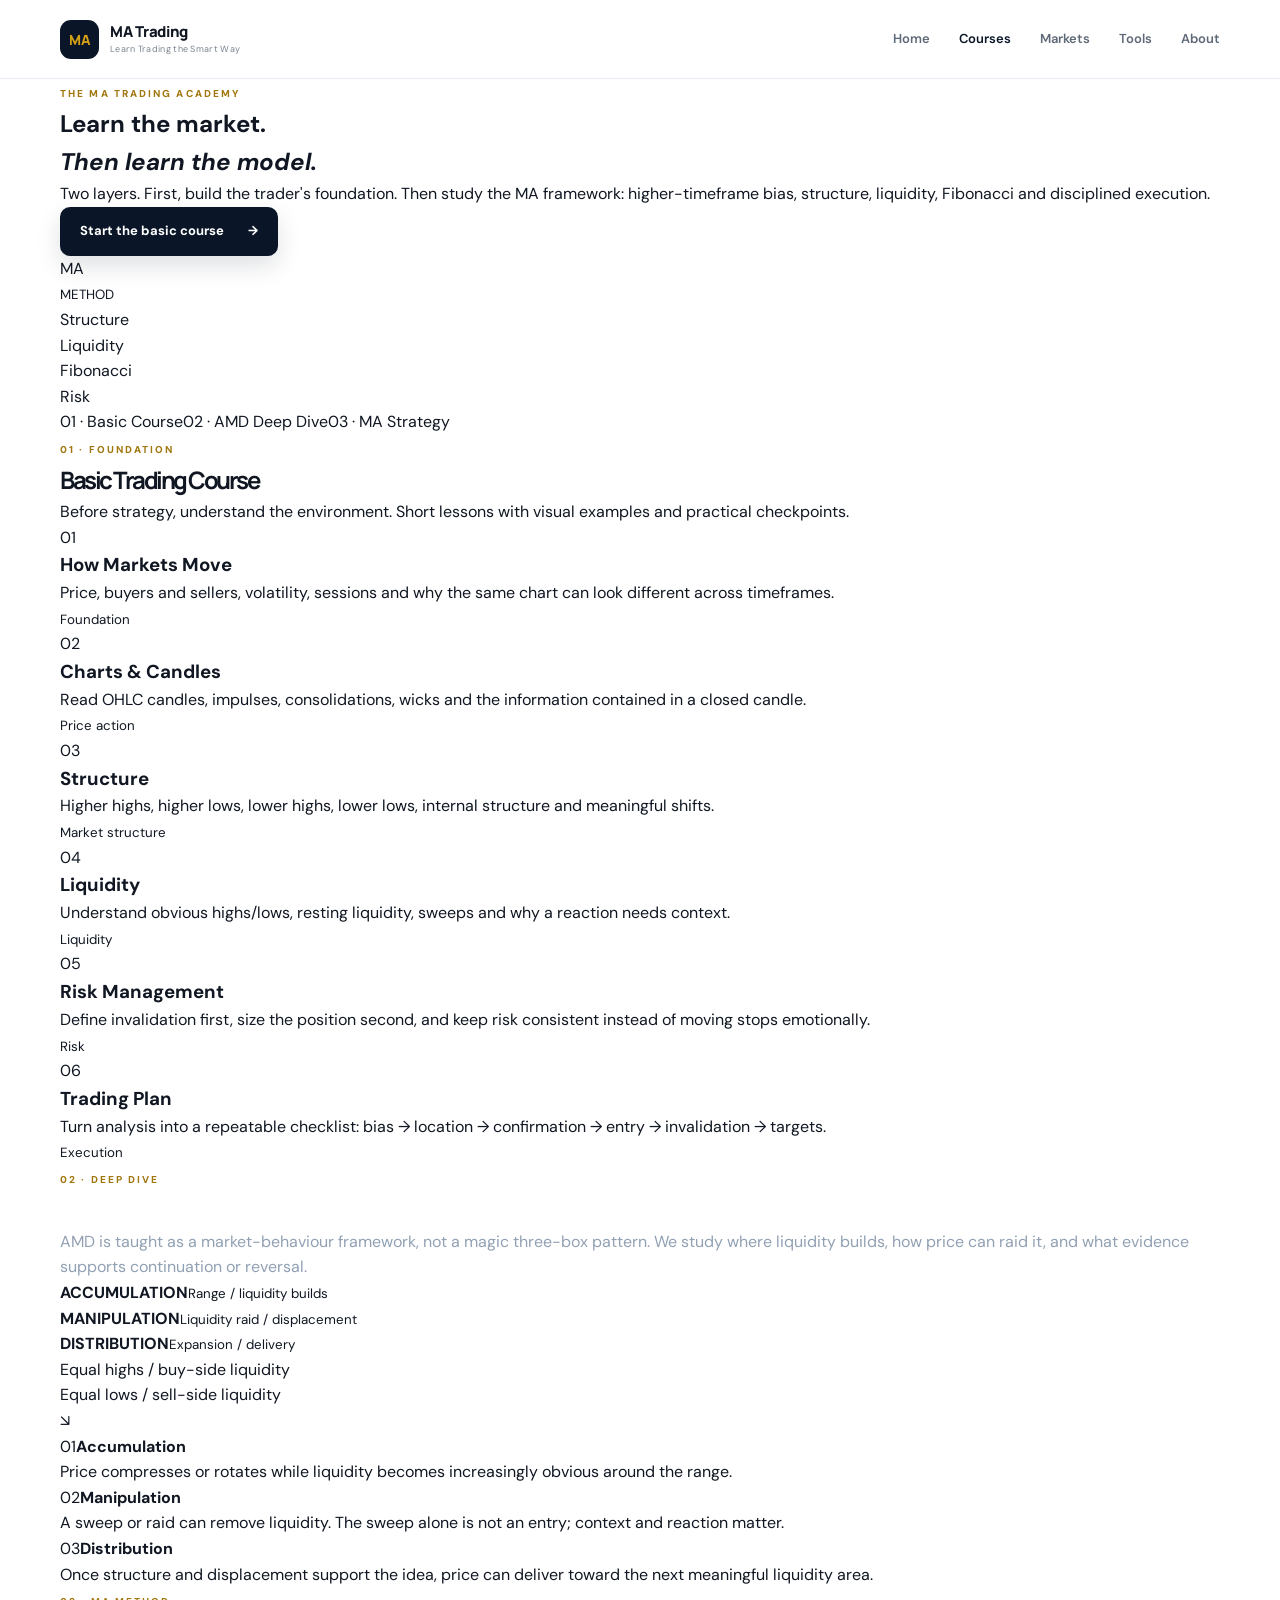
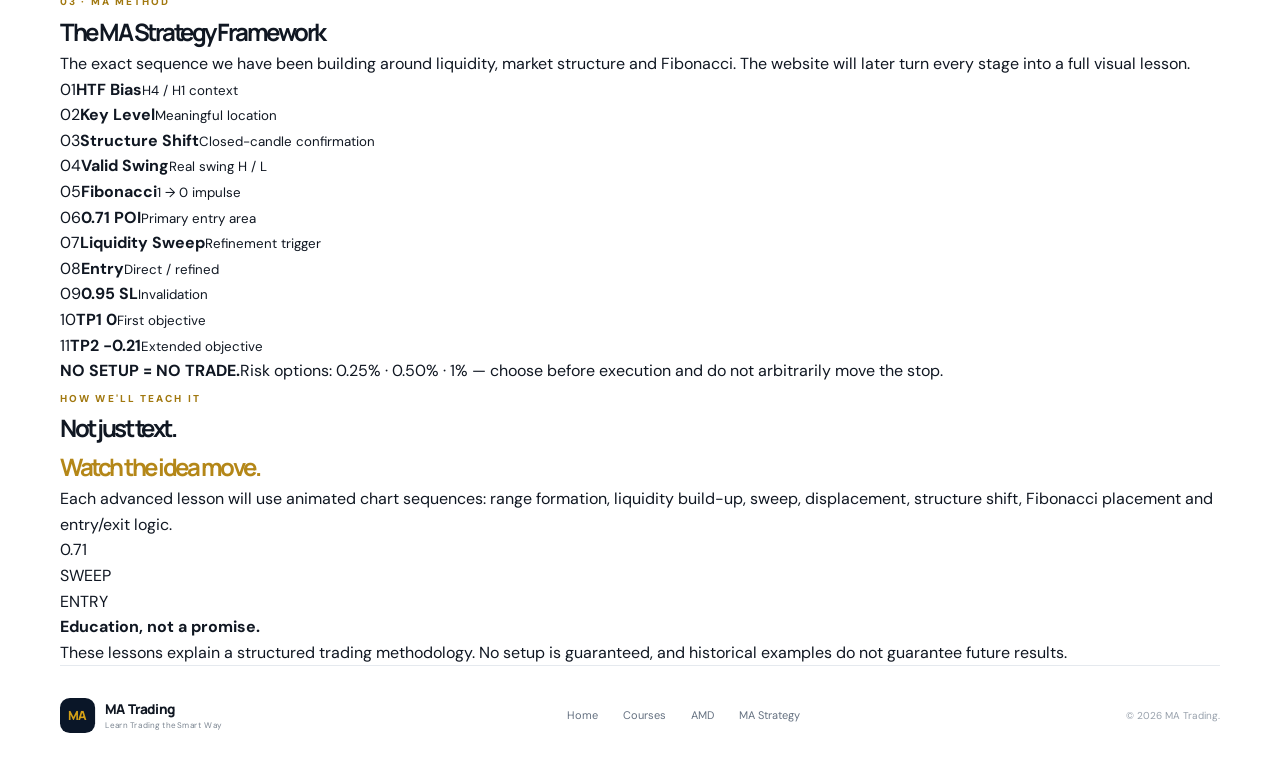
==== courses.html @ f6c60724 "Add MA Trading courses and strategy curriculum" ====
<!doctype html>
<html lang="en">
<head>
  <meta charset="UTF-8"><meta name="viewport" content="width=device-width,initial-scale=1.0">
  <meta name="description" content="MA Trading courses — trading foundations, AMD, market structure, liquidity and the MA strategy framework.">
  <title>Courses — MA Trading</title>
  <link rel="preconnect" href="https://fonts.googleapis.com"><link rel="preconnect" href="https://fonts.gstatic.com" crossorigin>
  <link href="https://fonts.googleapis.com/css2?family=DM+Sans:wght@400;500;600;700&family=Manrope:wght@600;700;800&display=swap" rel="stylesheet">
  <link rel="stylesheet" href="style.css"><link rel="stylesheet" href="courses.css">
</head>
<body>
<header class="site-header"><div class="container nav-wrap"><a class="brand" href="index.html"><span class="brand-mark">MA</span><span><strong>MA Trading</strong><small>Learn Trading the Smart Way</small></span></a><button class="menu-btn" id="menuBtn" aria-label="Open navigation"><span></span><span></span></button><nav class="nav" id="nav"><a href="index.html">Home</a><a class="active" href="courses.html">Courses</a><a href="index.html#markets">Markets</a><a href="index.html#tools">Tools</a><a href="index.html#about">About</a></nav></div></header>
<main>
<section class="course-hero"><div class="container course-hero-grid"><div><span class="kicker">THE MA TRADING ACADEMY</span><h1>Learn the market.<br><em>Then learn the model.</em></h1><p>Two layers. First, build the trader's foundation. Then study the MA framework: higher-timeframe bias, structure, liquidity, Fibonacci and disciplined execution.</p><a class="btn btn-primary" href="#basic">Start the basic course <span>→</span></a></div><div class="course-orbit"><div class="orbit orbit-1"></div><div class="orbit orbit-2"></div><div class="orbit-core">MA<br><small>METHOD</small></div><div class="orbit-label l1">Structure</div><div class="orbit-label l2">Liquidity</div><div class="orbit-label l3">Fibonacci</div><div class="orbit-label l4">Risk</div></div></div></section>
<section class="course-nav"><div class="container"><a class="course-tab active" href="#basic">01 · Basic Course</a><a class="course-tab" href="#amd">02 · AMD Deep Dive</a><a class="course-tab" href="#strategy">03 · MA Strategy</a></div></section>
<section class="course-section" id="basic"><div class="container"><div class="course-heading"><span class="kicker">01 · FOUNDATION</span><h2>Basic Trading Course</h2><p>Before strategy, understand the environment. Short lessons with visual examples and practical checkpoints.</p></div><div class="lesson-grid"><article class="lesson"><span>01</span><h3>How Markets Move</h3><p>Price, buyers and sellers, volatility, sessions and why the same chart can look different across timeframes.</p><div class="lesson-bar"><i style="width:35%"></i></div><small>Foundation</small></article><article class="lesson"><span>02</span><h3>Charts & Candles</h3><p>Read OHLC candles, impulses, consolidations, wicks and the information contained in a closed candle.</p><div class="lesson-bar"><i style="width:50%"></i></div><small>Price action</small></article><article class="lesson"><span>03</span><h3>Structure</h3><p>Higher highs, higher lows, lower highs, lower lows, internal structure and meaningful shifts.</p><div class="lesson-bar"><i style="width:65%"></i></div><small>Market structure</small></article><article class="lesson"><span>04</span><h3>Liquidity</h3><p>Understand obvious highs/lows, resting liquidity, sweeps and why a reaction needs context.</p><div class="lesson-bar"><i style="width:78%"></i></div><small>Liquidity</small></article><article class="lesson"><span>05</span><h3>Risk Management</h3><p>Define invalidation first, size the position second, and keep risk consistent instead of moving stops emotionally.</p><div class="lesson-bar"><i style="width:88%"></i></div><small>Risk</small></article><article class="lesson"><span>06</span><h3>Trading Plan</h3><p>Turn analysis into a repeatable checklist: bias → location → confirmation → entry → invalidation → targets.</p><div class="lesson-bar"><i style="width:100%"></i></div><small>Execution</small></article></div></div></section>
<section class="amd-section" id="amd"><div class="container"><div class="course-heading light"><span class="kicker">02 · DEEP DIVE</span><h2>AMD — Accumulation · Manipulation · Distribution</h2><p>AMD is taught as a market-behaviour framework, not a magic three-box pattern. We study where liquidity builds, how price can raid it, and what evidence supports continuation or reversal.</p></div><div class="amd-stage"><div class="amd-chart"><div class="phase phase-a"><b>ACCUMULATION</b><small>Range / liquidity builds</small></div><div class="phase phase-m"><b>MANIPULATION</b><small>Liquidity raid / displacement</small></div><div class="phase phase-d"><b>DISTRIBUTION</b><small>Expansion / delivery</small></div><div class="amd-line"><span></span></div><div class="liquidity top"><i></i><i></i><i></i><label>Equal highs / buy-side liquidity</label></div><div class="liquidity bottom"><i></i><i></i><i></i><label>Equal lows / sell-side liquidity</label></div><div class="sweep-arrow">↘</div></div></div><div class="amd-explain"><div><span>01</span><b>Accumulation</b><p>Price compresses or rotates while liquidity becomes increasingly obvious around the range.</p></div><div><span>02</span><b>Manipulation</b><p>A sweep or raid can remove liquidity. The sweep alone is not an entry; context and reaction matter.</p></div><div><span>03</span><b>Distribution</b><p>Once structure and displacement support the idea, price can deliver toward the next meaningful liquidity area.</p></div></div></div></section>
<section class="strategy-section" id="strategy"><div class="container"><div class="course-heading"><span class="kicker">03 · MA METHOD</span><h2>The MA Strategy Framework</h2><p>The exact sequence we have been building around liquidity, market structure and Fibonacci. The website will later turn every stage into a full visual lesson.</p></div><div class="strategy-flow"><div class="flow-line"></div><article><span>01</span><b>HTF Bias</b><small>H4 / H1 context</small></article><article><span>02</span><b>Key Level</b><small>Meaningful location</small></article><article><span>03</span><b>Structure Shift</b><small>Closed-candle confirmation</small></article><article><span>04</span><b>Valid Swing</b><small>Real swing H / L</small></article><article class="gold"><span>05</span><b>Fibonacci</b><small>1 → 0 impulse</small></article><article class="gold"><span>06</span><b>0.71 POI</b><small>Primary entry area</small></article><article><span>07</span><b>Liquidity Sweep</b><small>Refinement trigger</small></article><article><span>08</span><b>Entry</b><small>Direct / refined</small></article><article><span>09</span><b>0.95 SL</b><small>Invalidation</small></article><article class="target"><span>10</span><b>TP1 0</b><small>First objective</small></article><article class="target"><span>11</span><b>TP2 −0.21</b><small>Extended objective</small></article></div><div class="strategy-rule"><strong>NO SETUP = NO TRADE.</strong><span>Risk options: 0.25% · 0.50% · 1% — choose before execution and do not arbitrarily move the stop.</span></div></div></section>
<section class="visual-lessons"><div class="container visual-grid"><div><span class="kicker">HOW WE'LL TEACH IT</span><h2>Not just text.<br><em>Watch the idea move.</em></h2><p>Each advanced lesson will use animated chart sequences: range formation, liquidity build-up, sweep, displacement, structure shift, Fibonacci placement and entry/exit logic.</p></div><div class="mini-sequence"><div class="seq-candle c1"></div><div class="seq-candle c2"></div><div class="seq-candle c3"></div><div class="seq-candle c4"></div><div class="seq-candle c5"></div><div class="seq-candle c6"></div><div class="seq-candle c7"></div><div class="seq-fib">0.71</div><div class="seq-sweep">SWEEP</div><div class="seq-entry">ENTRY</div></div></div></section>
<section class="disclaimer"><div class="container"><b>Education, not a promise.</b><p>These lessons explain a structured trading methodology. No setup is guaranteed, and historical examples do not guarantee future results.</p></div></section>
</main>
<footer><div class="container footer-wrap"><div class="brand footer-brand"><span class="brand-mark">MA</span><span><strong>MA Trading</strong><small>Learn Trading the Smart Way</small></span></div><div class="footer-links"><a href="index.html">Home</a><a href="#basic">Courses</a><a href="#amd">AMD</a><a href="#strategy">MA Strategy</a></div><small>© <span id="year"></span> MA Trading.</small></div></footer>
<script src="script.js"></script>
</body></html>
---- style.css ----
*{box-sizing:border-box;margin:0;padding:0}html{scroll-behavior:smooth}body{font-family:'DM Sans',sans-serif;background:#fff;color:#101722;line-height:1.6}a{text-decoration:none;color:inherit}.container{width:min(1160px,calc(100% - 40px));margin:auto}.site-header{position:sticky;top:0;z-index:20;background:rgba(255,255,255,.9);backdrop-filter:blur(18px);border-bottom:1px solid #e8edf3}.nav-wrap{height:78px;display:flex;align-items:center;justify-content:space-between}.brand{display:flex;align-items:center;gap:11px}.brand-mark{width:39px;height:39px;border-radius:11px;background:#0a1628;color:#d4a017;display:grid;place-items:center;font:800 14px Manrope;letter-spacing:-.5px}.brand strong{display:block;font:800 15px Manrope;letter-spacing:-.3px}.brand small{display:block;font-size:9px;color:#7a8490;letter-spacing:.3px}.nav{display:flex;align-items:center;gap:29px;font-size:13px;font-weight:600;color:#5e6977}.nav a:hover,.nav .active{color:#0a1628}.nav-cta{background:#0a1628;color:#fff!important;padding:11px 17px;border-radius:9px}.menu-btn{display:none;background:none;border:0}.hero{background:#f7f9fc;overflow:hidden}.hero-grid{min-height:650px;display:grid;grid-template-columns:1fr 1fr;align-items:center;gap:70px;padding:78px 0}.eyebrow,.kicker{font-size:10px;letter-spacing:2.1px;font-weight:800;color:#a1780f}.eyebrow{display:flex;align-items:center;gap:9px}.eyebrow span{width:22px;height:1px;background:#d4a017}.hero h1,h2{font-family:Manrope,sans-serif;letter-spacing:-2.5px}.hero h1{font-size:clamp(48px,6vw,74px);line-height:1.02;margin:20px 0}.hero h1 em,h2 em{font-style:normal;color:#b48718}.hero-text{max-width:520px;color:#647080;font-size:17px}.hero-actions{display:flex;gap:12px;margin:31px 0 20px}.btn{display:inline-flex;align-items:center;justify-content:center;gap:24px;padding:14px 20px;border-radius:10px;font-size:13px;font-weight:700;transition:.2s transform,.2s box-shadow}.btn:hover{transform:translateY(-2px)}.btn-primary{background:#0a1628;color:white;box-shadow:0 10px 25px rgba(10,22,40,.13)}.btn-ghost{border:1px solid #d9e0e8;color:#233044}.hero-note{font-size:11px;color:#8993a0}.dot{display:inline-block;width:6px;height:6px;background:#d4a017;border-radius:50%;margin-right:7px}.hero-visual{position:relative}.chart-card{background:#0b1727;color:#fff;border-radius:20px;padding:26px;box-shadow:0 28px 70px rgba(10,22,40,.18);border:1px solid #17253a}.chart-top{display:flex;justify-content:space-between;align-items:center}.chart-top small{display:block;color:#8997a9;font-size:10px}.chart-top strong{font-size:13px}.gain{font-size:11px;color:#72d19a;background:rgba(114,209,154,.09);padding:7px 9px;border-radius:7px}.price{font:700 31px Manrope;margin:22px 0 10px}.price span{font:500 10px 'DM Sans';color:#77869a}.chart{width:100%;height:230px;overflow:visible}.grid path{stroke:#223248;stroke-width:1}.line{fill:none;stroke:#d4a017;stroke-width:4;stroke-linecap:round;stroke-linejoin:round}.area{fill:url(#area)}.chart-footer{display:flex;gap:20px;color:#66768c;font-size:10px}.chart-footer .selected{color:#d4a017}.push{margin-left:auto;color:#cbd3de}.floating-card{position:absolute;left:-28px;bottom:-28px;background:#fff;border:1px solid #e5eaf0;border-radius:13px;padding:13px 15px;display:flex;gap:10px;box-shadow:0 15px 35px rgba(12,28,48,.12)}.mini-icon{width:28px;height:28px;border-radius:8px;background:#e9f7ef;color:#31a76a;display:grid;place-items:center}.floating-card b,.floating-card small{display:block;font-size:11px}.floating-card small{color:#8b95a1}.ticker{background:#0a1628;color:#fff}.ticker-inner{width:min(1160px,calc(100% - 40px));margin:auto;height:58px;display:flex;align-items:center;justify-content:space-between;font-size:10px;letter-spacing:1.6px}.ticker span{color:#d4a017}.ticker i{color:#3b4a5e;font-style:normal}.section{padding:105px 0}.section-heading{display:grid;grid-template-columns:1fr .7fr;gap:60px;align-items:end;margin-bottom:45px}.section-heading h2,.tools h2,.contact h2{font-size:43px;line-height:1.08;margin-top:12px}.section-heading p{color:#707b89;font-size:14px}.feature-grid{display:grid;grid-template-columns:repeat(3,1fr);gap:18px}.feature{border:1px solid #e6ebf0;border-radius:17px;padding:29px;min-height:300px;position:relative;transition:.25s}.feature:hover{transform:translateY(-5px);box-shadow:0 18px 40px rgba(18,31,48,.07)}.feature.featured{background:#0a1628;color:#fff;border-color:#0a1628}.number{position:absolute;right:24px;top:25px;font-size:10px;color:#9ba5b2}.icon{font-size:26px;margin:15px 0 27px;color:#b48718}.feature h3{font:700 20px Manrope;margin-bottom:10px}.feature p{font-size:13px;color:#7a8490}.featured p{color:#aeb9c7}.feature a{display:inline-block;margin-top:25px;font-size:11px;font-weight:800;color:#b48718}.market-section{background:#0a1628;color:#fff;padding:100px 0}.light h2{color:#fff}.light p{color:#91a0b3}.market-grid{display:grid;grid-template-columns:repeat(3,1fr);gap:17px}.market-card{background:#101f33;border:1px solid #203047;border-radius:15px;padding:23px;min-height:205px;position:relative;overflow:hidden}.market-symbol{display:inline-grid;place-items:center;width:36px;height:36px;border-radius:9px;background:#1a2b42;color:#d4a017;font-size:11px;font-weight:800}.market-card h3{font:700 20px Manrope;margin:14px 0 0}.market-card small{color:#78899e;font-size:10px}.market-card>strong{position:absolute;right:22px;top:25px;font-size:9px;color:#77889d;text-transform:uppercase;letter-spacing:1px}.spark{position:absolute;left:23px;right:23px;bottom:22px;height:43px;opacity:.7}.spark:before{content:'';display:block;width:100%;height:100%;background:linear-gradient(160deg,transparent 45%,#d4a017 46%,#d4a017 49%,transparent 50%);clip-path:polygon(0 72%,12% 55%,23% 64%,35% 34%,46% 50%,58% 25%,69% 40%,82% 12%,100% 20%,100% 100%,0 100%)}.tools{background:#f7f9fc}.tools-wrap{display:grid;grid-template-columns:.9fr 1.1fr;gap:90px;align-items:center}.tools p{color:#707b89;max-width:510px;margin:20px 0 28px;font-size:14px}.tool-list{border-top:1px solid #dfe5eb}.tool-list>div{display:grid;grid-template-columns:40px 1fr;column-gap:12px;padding:19px 0;border-bottom:1px solid #dfe5eb}.tool-list span{grid-row:span 2;color:#b48718;font-size:10px}.tool-list b{font:700 15px Manrope}.tool-list small{font-size:11px;color:#7f8995}.about-section{padding:100px 0}.about-wrap{display:grid;grid-template-columns:150px 1fr;gap:65px;align-items:center;max-width:900px}.about-badge{width:130px;height:130px;border-radius:28px;background:#0a1628;color:#d4a017;display:grid;place-items:center;text-align:center;font:800 30px Manrope;line-height:.8}.about-badge small{font:800 7px 'DM Sans';letter-spacing:2px}.about-wrap h2{font-size:43px;margin:10px 0}.about-wrap p{max-width:680px;color:#707b89;font-size:14px}.contact{padding:0 0 90px}.contact-box{background:#d4a017;border-radius:20px;padding:55px 60px;display:flex;align-items:center;justify-content:space-between;gap:40px}.contact h2{font-size:38px;color:#0a1628}.contact p{font-size:13px;color:#4d3d12;margin-top:8px}.btn-light{background:#0a1628;color:#fff}.footer-wrap{min-height:100px;border-top:1px solid #e5e9ee;display:flex;align-items:center;justify-content:space-between;gap:30px}.footer-links{display:flex;gap:25px;font-size:11px;color:#657181}.footer-wrap>small{font-size:10px;color:#98a1ac}.footer-brand{transform:scale(.9);transform-origin:left center}
@media(max-width:850px){.nav{display:none;position:absolute;left:20px;right:20px;top:70px;background:#fff;border:1px solid #e5eaf0;border-radius:13px;padding:10px;box-shadow:0 20px 40px rgba(0,0,0,.1);flex-direction:column;align-items:stretch;gap:2px}.nav.open{display:flex}.nav a{padding:12px}.menu-btn{display:grid;gap:5px}.menu-btn span{display:block;width:23px;height:2px;background:#0a1628}.hero-grid,.tools-wrap{grid-template-columns:1fr;gap:45px}.hero-grid{padding:65px 0}.hero-visual{max-width:650px;width:100%;margin:auto}.section-heading{grid-template-columns:1fr;gap:15px}.feature-grid,.market-grid{grid-template-columns:1fr}.feature{min-height:250px}.about-wrap{grid-template-columns:1fr;gap:30px}.contact-box{align-items:flex-start;flex-direction:column;padding:40px}.footer-wrap{padding:25px 0;flex-wrap:wrap}.footer-links{order:3;width:100%;justify-content:space-between}.ticker-inner{overflow:hidden;gap:22px;justify-content:flex-start;white-space:nowrap}.ticker-inner b:nth-of-type(n+4),.ticker-inner i:nth-of-type(n+5){display:none}}
@media(max-width:520px){.container,.ticker-inner{width:min(100% - 28px,1160px)}.nav-wrap{height:70px}.hero h1{font-size:45px}.hero-text{font-size:15px}.hero-actions{flex-direction:column;align-items:stretch}.chart-card{padding:19px}.chart{height:170px}.floating-card{left:8px}.section,.market-section{padding:75px 0}.section-heading h2,.tools h2,.about-wrap h2{font-size:34px}.contact h2{font-size:31px}.contact-box{padding:32px 25px}}
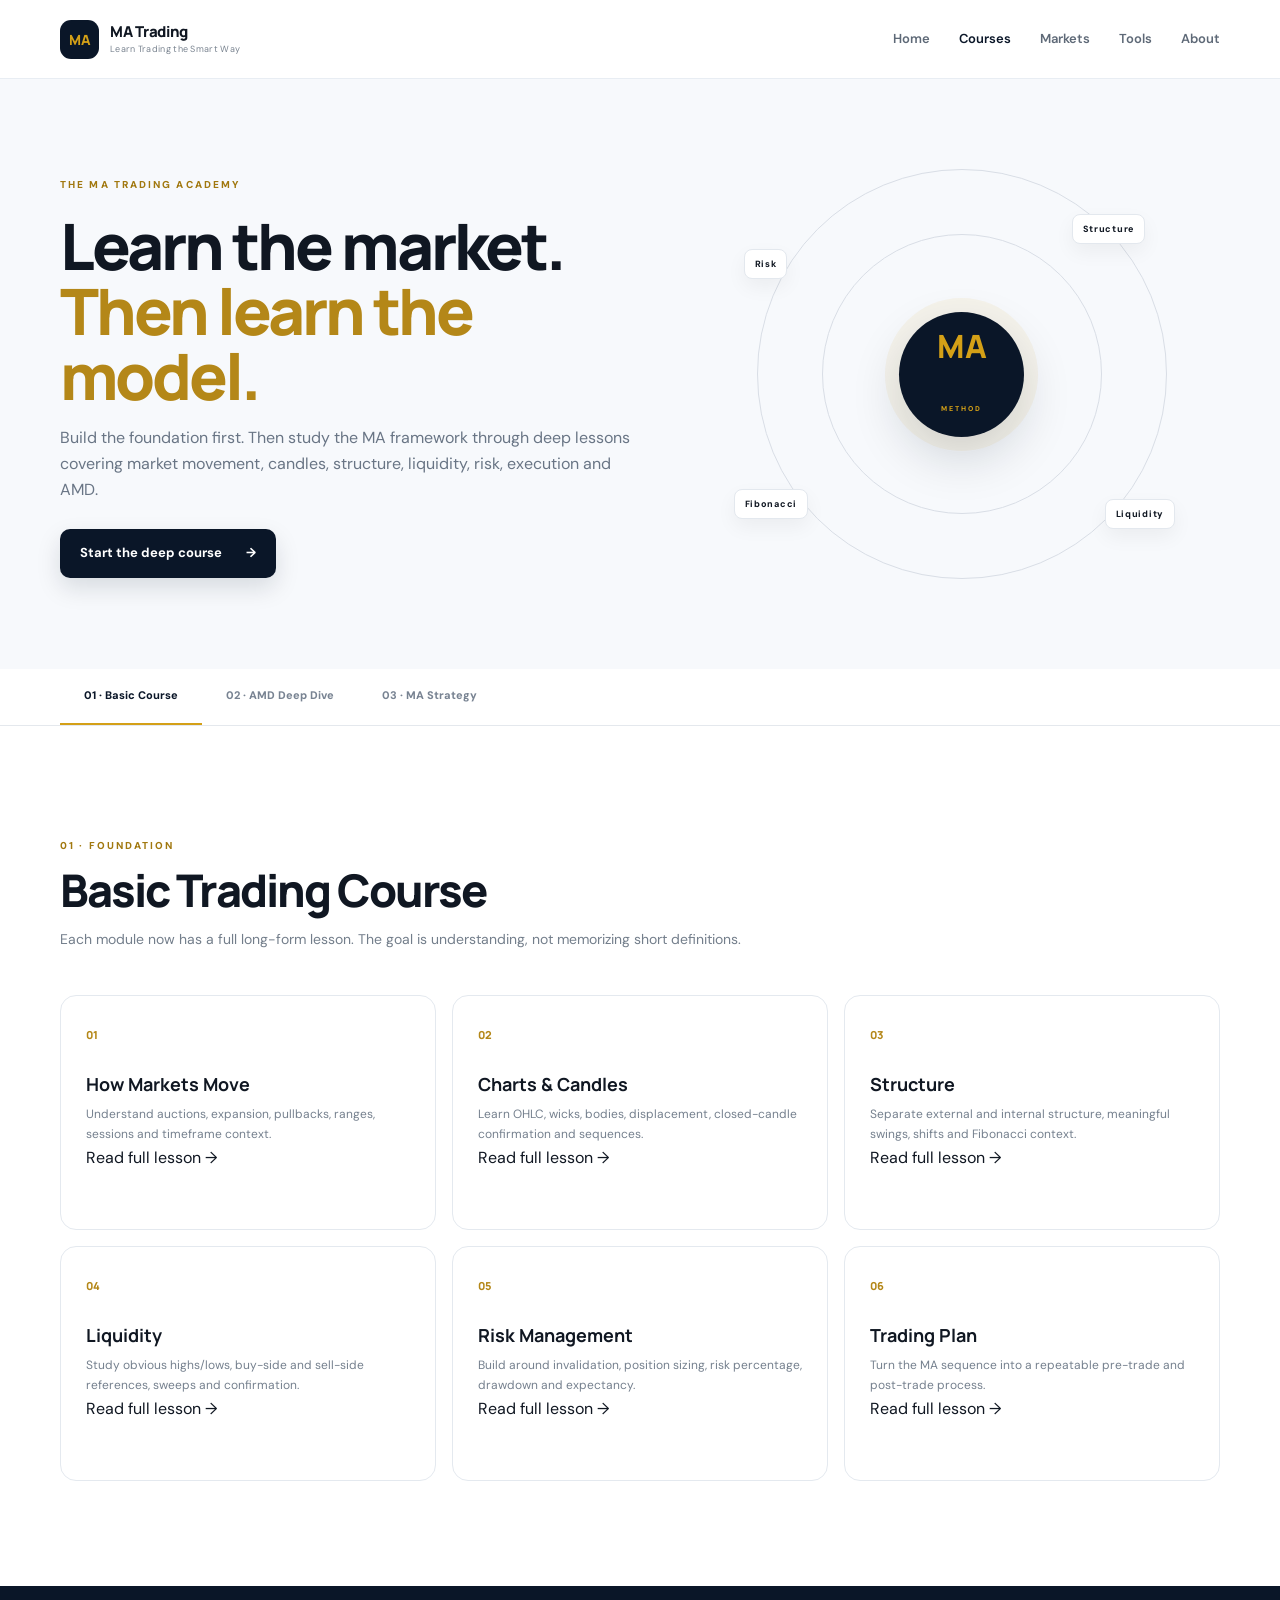
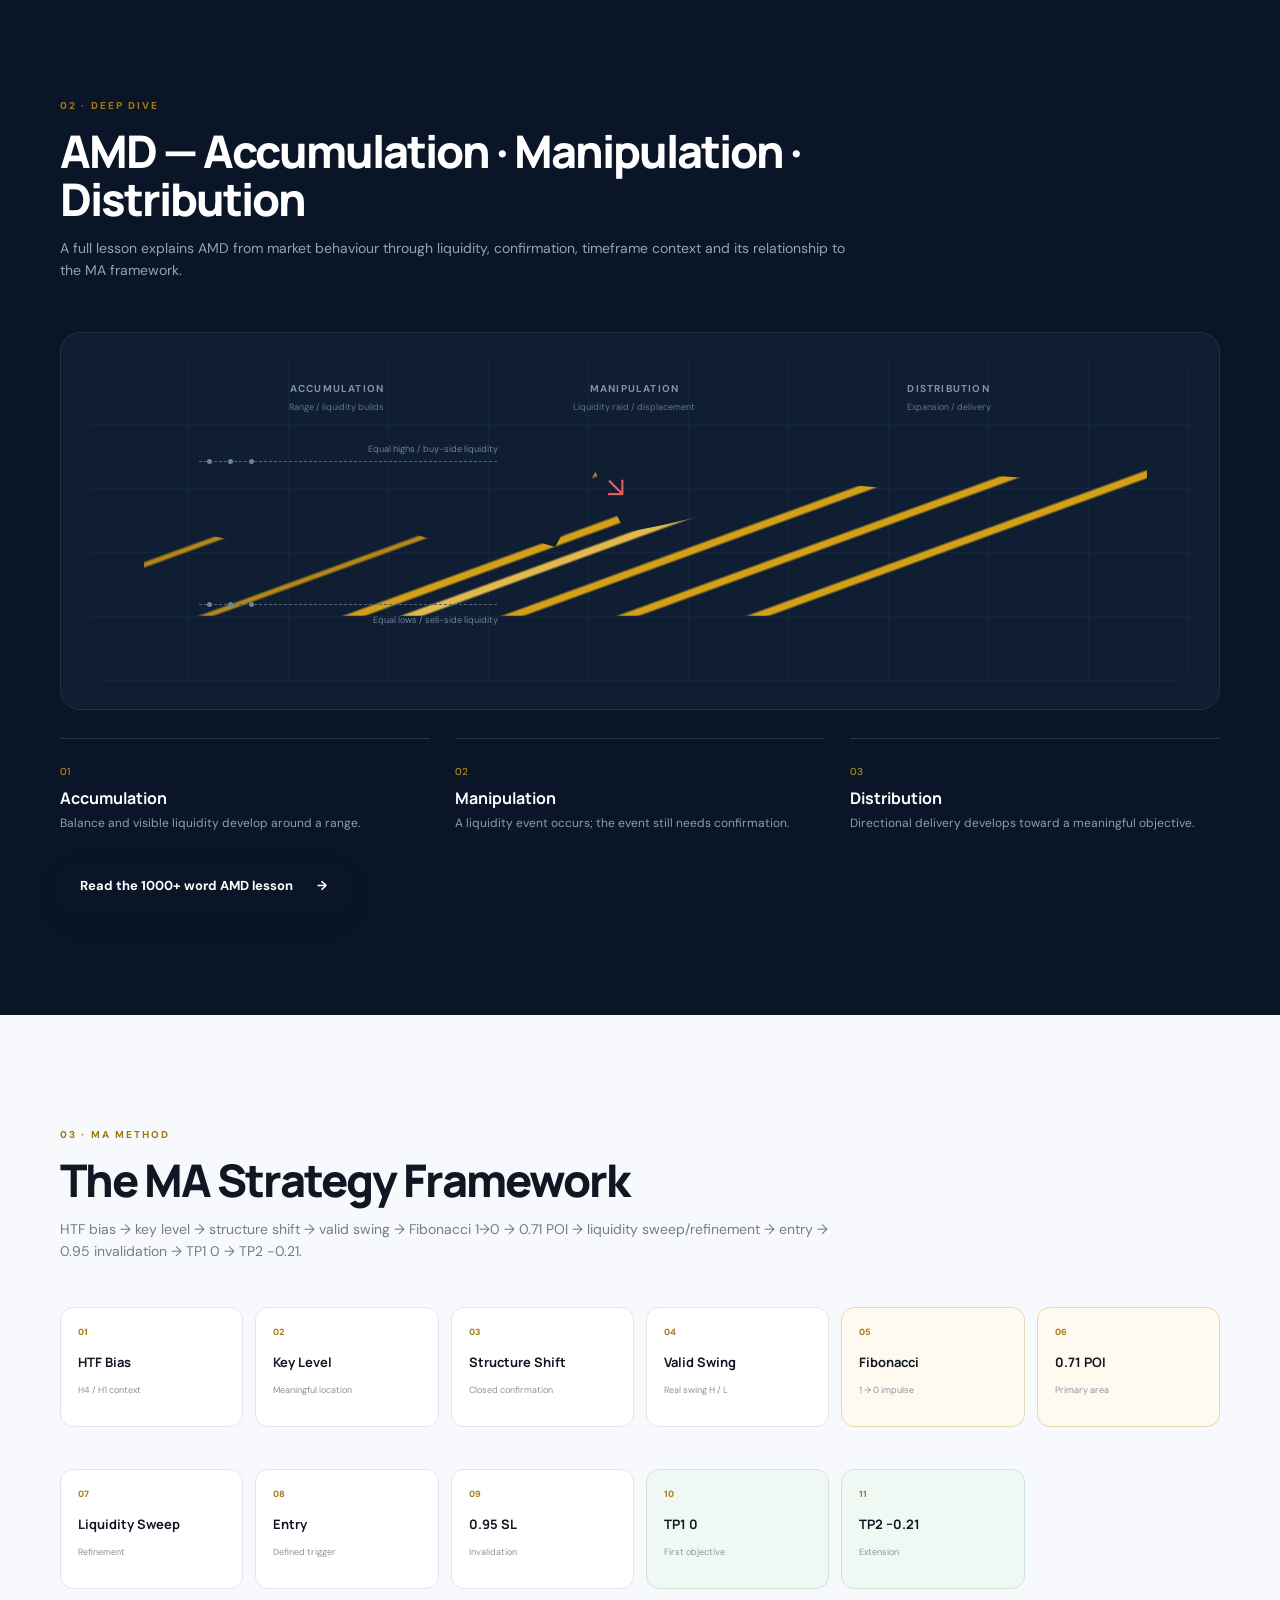
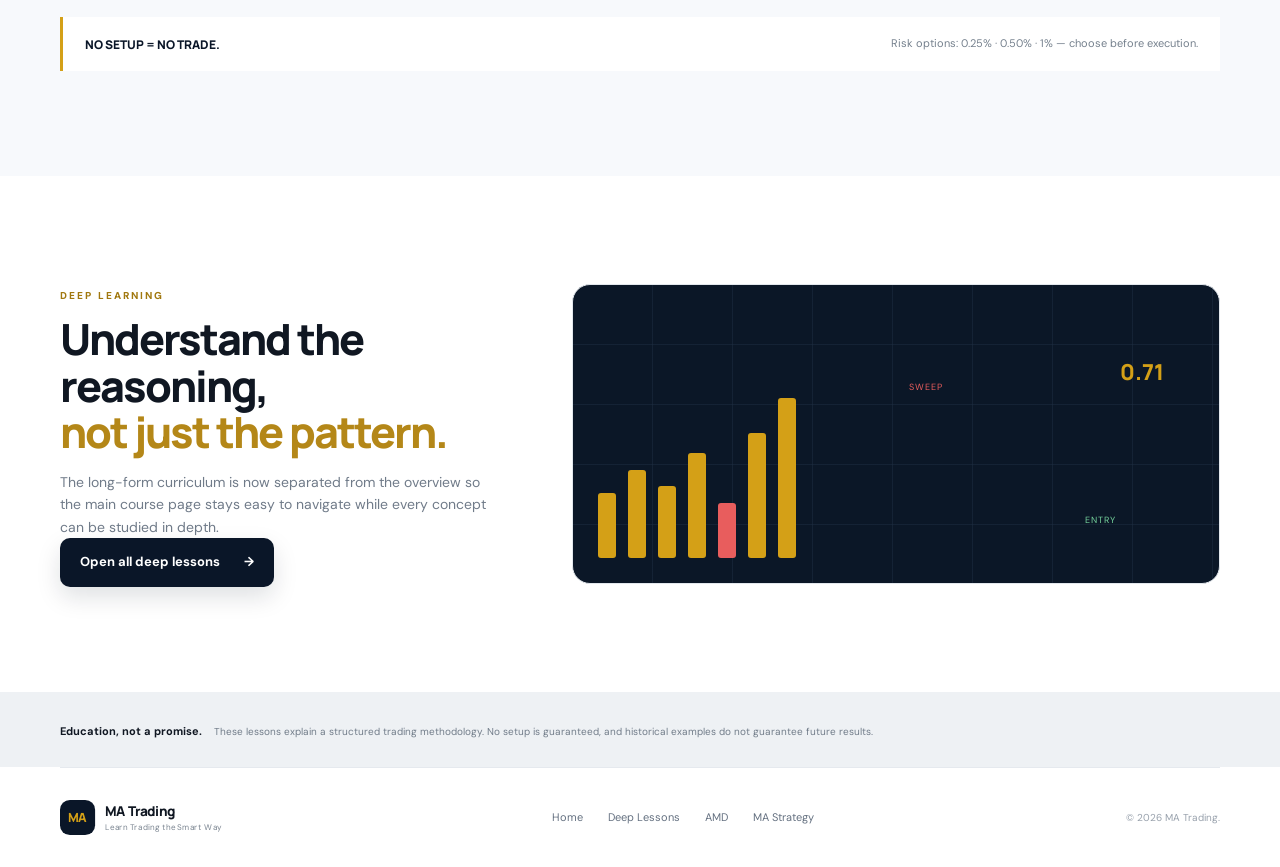
==== commit a38f4599: "Connect course cards to deep lesson curriculum" ====
--- a/courses.html
+++ b/courses.html
@@ -1,24 +1 @@
-<!doctype html>
-<html lang="en">
-<head>
-  <meta charset="UTF-8"><meta name="viewport" content="width=device-width,initial-scale=1.0">
-  <meta name="description" content="MA Trading courses — trading foundations, AMD, market structure, liquidity and the MA strategy framework.">
-  <title>Courses — MA Trading</title>
-  <link rel="preconnect" href="https://fonts.googleapis.com"><link rel="preconnect" href="https://fonts.gstatic.com" crossorigin>
-  <link href="https://fonts.googleapis.com/css2?family=DM+Sans:wght@400;500;600;700&family=Manrope:wght@600;700;800&display=swap" rel="stylesheet">
-  <link rel="stylesheet" href="style.css"><link rel="stylesheet" href="courses.css">
-</head>
-<body>
-<header class="site-header"><div class="container nav-wrap"><a class="brand" href="index.html"><span class="brand-mark">MA</span><span><strong>MA Trading</strong><small>Learn Trading the Smart Way</small></span></a><button class="menu-btn" id="menuBtn" aria-label="Open navigation"><span></span><span></span></button><nav class="nav" id="nav"><a href="index.html">Home</a><a class="active" href="courses.html">Courses</a><a href="index.html#markets">Markets</a><a href="index.html#tools">Tools</a><a href="index.html#about">About</a></nav></div></header>
-<main>
-<section class="course-hero"><div class="container course-hero-grid"><div><span class="kicker">THE MA TRADING ACADEMY</span><h1>Learn the market.<br><em>Then learn the model.</em></h1><p>Two layers. First, build the trader's foundation. Then study the MA framework: higher-timeframe bias, structure, liquidity, Fibonacci and disciplined execution.</p><a class="btn btn-primary" href="#basic">Start the basic course <span>→</span></a></div><div class="course-orbit"><div class="orbit orbit-1"></div><div class="orbit orbit-2"></div><div class="orbit-core">MA<br><small>METHOD</small></div><div class="orbit-label l1">Structure</div><div class="orbit-label l2">Liquidity</div><div class="orbit-label l3">Fibonacci</div><div class="orbit-label l4">Risk</div></div></div></section>
-<section class="course-nav"><div class="container"><a class="course-tab active" href="#basic">01 · Basic Course</a><a class="course-tab" href="#amd">02 · AMD Deep Dive</a><a class="course-tab" href="#strategy">03 · MA Strategy</a></div></section>
-<section class="course-section" id="basic"><div class="container"><div class="course-heading"><span class="kicker">01 · FOUNDATION</span><h2>Basic Trading Course</h2><p>Before strategy, understand the environment. Short lessons with visual examples and practical checkpoints.</p></div><div class="lesson-grid"><article class="lesson"><span>01</span><h3>How Markets Move</h3><p>Price, buyers and sellers, volatility, sessions and why the same chart can look different across timeframes.</p><div class="lesson-bar"><i style="width:35%"></i></div><small>Foundation</small></article><article class="lesson"><span>02</span><h3>Charts & Candles</h3><p>Read OHLC candles, impulses, consolidations, wicks and the information contained in a closed candle.</p><div class="lesson-bar"><i style="width:50%"></i></div><small>Price action</small></article><article class="lesson"><span>03</span><h3>Structure</h3><p>Higher highs, higher lows, lower highs, lower lows, internal structure and meaningful shifts.</p><div class="lesson-bar"><i style="width:65%"></i></div><small>Market structure</small></article><article class="lesson"><span>04</span><h3>Liquidity</h3><p>Understand obvious highs/lows, resting liquidity, sweeps and why a reaction needs context.</p><div class="lesson-bar"><i style="width:78%"></i></div><small>Liquidity</small></article><article class="lesson"><span>05</span><h3>Risk Management</h3><p>Define invalidation first, size the position second, and keep risk consistent instead of moving stops emotionally.</p><div class="lesson-bar"><i style="width:88%"></i></div><small>Risk</small></article><article class="lesson"><span>06</span><h3>Trading Plan</h3><p>Turn analysis into a repeatable checklist: bias → location → confirmation → entry → invalidation → targets.</p><div class="lesson-bar"><i style="width:100%"></i></div><small>Execution</small></article></div></div></section>
-<section class="amd-section" id="amd"><div class="container"><div class="course-heading light"><span class="kicker">02 · DEEP DIVE</span><h2>AMD — Accumulation · Manipulation · Distribution</h2><p>AMD is taught as a market-behaviour framework, not a magic three-box pattern. We study where liquidity builds, how price can raid it, and what evidence supports continuation or reversal.</p></div><div class="amd-stage"><div class="amd-chart"><div class="phase phase-a"><b>ACCUMULATION</b><small>Range / liquidity builds</small></div><div class="phase phase-m"><b>MANIPULATION</b><small>Liquidity raid / displacement</small></div><div class="phase phase-d"><b>DISTRIBUTION</b><small>Expansion / delivery</small></div><div class="amd-line"><span></span></div><div class="liquidity top"><i></i><i></i><i></i><label>Equal highs / buy-side liquidity</label></div><div class="liquidity bottom"><i></i><i></i><i></i><label>Equal lows / sell-side liquidity</label></div><div class="sweep-arrow">↘</div></div></div><div class="amd-explain"><div><span>01</span><b>Accumulation</b><p>Price compresses or rotates while liquidity becomes increasingly obvious around the range.</p></div><div><span>02</span><b>Manipulation</b><p>A sweep or raid can remove liquidity. The sweep alone is not an entry; context and reaction matter.</p></div><div><span>03</span><b>Distribution</b><p>Once structure and displacement support the idea, price can deliver toward the next meaningful liquidity area.</p></div></div></div></section>
-<section class="strategy-section" id="strategy"><div class="container"><div class="course-heading"><span class="kicker">03 · MA METHOD</span><h2>The MA Strategy Framework</h2><p>The exact sequence we have been building around liquidity, market structure and Fibonacci. The website will later turn every stage into a full visual lesson.</p></div><div class="strategy-flow"><div class="flow-line"></div><article><span>01</span><b>HTF Bias</b><small>H4 / H1 context</small></article><article><span>02</span><b>Key Level</b><small>Meaningful location</small></article><article><span>03</span><b>Structure Shift</b><small>Closed-candle confirmation</small></article><article><span>04</span><b>Valid Swing</b><small>Real swing H / L</small></article><article class="gold"><span>05</span><b>Fibonacci</b><small>1 → 0 impulse</small></article><article class="gold"><span>06</span><b>0.71 POI</b><small>Primary entry area</small></article><article><span>07</span><b>Liquidity Sweep</b><small>Refinement trigger</small></article><article><span>08</span><b>Entry</b><small>Direct / refined</small></article><article><span>09</span><b>0.95 SL</b><small>Invalidation</small></article><article class="target"><span>10</span><b>TP1 0</b><small>First objective</small></article><article class="target"><span>11</span><b>TP2 −0.21</b><small>Extended objective</small></article></div><div class="strategy-rule"><strong>NO SETUP = NO TRADE.</strong><span>Risk options: 0.25% · 0.50% · 1% — choose before execution and do not arbitrarily move the stop.</span></div></div></section>
-<section class="visual-lessons"><div class="container visual-grid"><div><span class="kicker">HOW WE'LL TEACH IT</span><h2>Not just text.<br><em>Watch the idea move.</em></h2><p>Each advanced lesson will use animated chart sequences: range formation, liquidity build-up, sweep, displacement, structure shift, Fibonacci placement and entry/exit logic.</p></div><div class="mini-sequence"><div class="seq-candle c1"></div><div class="seq-candle c2"></div><div class="seq-candle c3"></div><div class="seq-candle c4"></div><div class="seq-candle c5"></div><div class="seq-candle c6"></div><div class="seq-candle c7"></div><div class="seq-fib">0.71</div><div class="seq-sweep">SWEEP</div><div class="seq-entry">ENTRY</div></div></div></section>
-<section class="disclaimer"><div class="container"><b>Education, not a promise.</b><p>These lessons explain a structured trading methodology. No setup is guaranteed, and historical examples do not guarantee future results.</p></div></section>
-</main>
-<footer><div class="container footer-wrap"><div class="brand footer-brand"><span class="brand-mark">MA</span><span><strong>MA Trading</strong><small>Learn Trading the Smart Way</small></span></div><div class="footer-links"><a href="index.html">Home</a><a href="#basic">Courses</a><a href="#amd">AMD</a><a href="#strategy">MA Strategy</a></div><small>© <span id="year"></span> MA Trading.</small></div></footer>
-<script src="script.js"></script>
-</body></html>+<!doctype html><html lang="en"><head><meta charset="UTF-8"><meta name="viewport" content="width=device-width,initial-scale=1.0"><meta name="description" content="MA Trading courses — trading foundations, AMD, market structure, liquidity and the MA strategy framework."><title>Courses — MA Trading</title><link rel="preconnect" href="https://fonts.googleapis.com"><link rel="preconnect" href="https://fonts.gstatic.com" crossorigin><link href="https://fonts.googleapis.com/css2?family=DM+Sans:wght@400;500;600;700&family=Manrope:wght@600;700;800&display=swap" rel="stylesheet"><link rel="stylesheet" href="style.css"><link rel="stylesheet" href="courses.css"></head><body><header class="site-header"><div class="container nav-wrap"><a class="brand" href="index.html"><span class="brand-mark">MA</span><span><strong>MA Trading</strong><small>Learn Trading the Smart Way</small></span></a><button class="menu-btn" id="menuBtn" aria-label="Open navigation"><span></span><span></span></button><nav class="nav" id="nav"><a href="index.html">Home</a><a class="active" href="courses.html">Courses</a><a href="index.html#markets">Markets</a><a href="index.html#tools">Tools</a><a href="index.html#about">About</a></nav></div></header><main><section class="course-hero"><div class="container course-hero-grid"><div><span class="kicker">THE MA TRADING ACADEMY</span><h1>Learn the market.<br><em>Then learn the model.</em></h1><p>Build the foundation first. Then study the MA framework through deep lessons covering market movement, candles, structure, liquidity, risk, execution and AMD.</p><a class="btn btn-primary" href="course-lessons.html#movement">Start the deep course <span>→</span></a></div><div class="course-orbit"><div class="orbit orbit-1"></div><div class="orbit orbit-2"></div><div class="orbit-core">MA<br><small>METHOD</small></div><div class="orbit-label l1">Structure</div><div class="orbit-label l2">Liquidity</div><div class="orbit-label l3">Fibonacci</div><div class="orbit-label l4">Risk</div></div></div></section><section class="course-nav"><div class="container"><a class="course-tab active" href="#basic">01 · Basic Course</a><a class="course-tab" href="#amd">02 · AMD Deep Dive</a><a class="course-tab" href="#strategy">03 · MA Strategy</a></div></section><section class="course-section" id="basic"><div class="container"><div class="course-heading"><span class="kicker">01 · FOUNDATION</span><h2>Basic Trading Course</h2><p>Each module now has a full long-form lesson. The goal is understanding, not memorizing short definitions.</p></div><div class="lesson-grid"><article class="lesson"><span>01</span><h3>How Markets Move</h3><p>Understand auctions, expansion, pullbacks, ranges, sessions and timeframe context.</p><a href="course-lessons.html#movement">Read full lesson →</a></article><article class="lesson"><span>02</span><h3>Charts & Candles</h3><p>Learn OHLC, wicks, bodies, displacement, closed-candle confirmation and sequences.</p><a href="course-lessons.html#candles">Read full lesson →</a></article><article class="lesson"><span>03</span><h3>Structure</h3><p>Separate external and internal structure, meaningful swings, shifts and Fibonacci context.</p><a href="course-lessons.html#structure">Read full lesson →</a></article><article class="lesson"><span>04</span><h3>Liquidity</h3><p>Study obvious highs/lows, buy-side and sell-side references, sweeps and confirmation.</p><a href="course-lessons.html#liquidity">Read full lesson →</a></article><article class="lesson"><span>05</span><h3>Risk Management</h3><p>Build around invalidation, position sizing, risk percentage, drawdown and expectancy.</p><a href="course-lessons.html#risk">Read full lesson →</a></article><article class="lesson"><span>06</span><h3>Trading Plan</h3><p>Turn the MA sequence into a repeatable pre-trade and post-trade process.</p><a href="course-lessons.html#plan">Read full lesson →</a></article></div></div></section><section class="amd-section" id="amd"><div class="container"><div class="course-heading light"><span class="kicker">02 · DEEP DIVE</span><h2>AMD — Accumulation · Manipulation · Distribution</h2><p>A full lesson explains AMD from market behaviour through liquidity, confirmation, timeframe context and its relationship to the MA framework.</p></div><div class="amd-stage"><div class="amd-chart"><div class="phase phase-a"><b>ACCUMULATION</b><small>Range / liquidity builds</small></div><div class="phase phase-m"><b>MANIPULATION</b><small>Liquidity raid / displacement</small></div><div class="phase phase-d"><b>DISTRIBUTION</b><small>Expansion / delivery</small></div><div class="amd-line"><span></span></div><div class="liquidity top"><i></i><i></i><i></i><label>Equal highs / buy-side liquidity</label></div><div class="liquidity bottom"><i></i><i></i><i></i><label>Equal lows / sell-side liquidity</label></div><div class="sweep-arrow">↘</div></div></div><div class="amd-explain"><div><span>01</span><b>Accumulation</b><p>Balance and visible liquidity develop around a range.</p></div><div><span>02</span><b>Manipulation</b><p>A liquidity event occurs; the event still needs confirmation.</p></div><div><span>03</span><b>Distribution</b><p>Directional delivery develops toward a meaningful objective.</p></div></div><a class="btn btn-primary" href="course-lessons.html#amd" style="margin-top:28px">Read the 1000+ word AMD lesson <span>→</span></a></div></section><section class="strategy-section" id="strategy"><div class="container"><div class="course-heading"><span class="kicker">03 · MA METHOD</span><h2>The MA Strategy Framework</h2><p>HTF bias → key level → structure shift → valid swing → Fibonacci 1→0 → 0.71 POI → liquidity sweep/refinement → entry → 0.95 invalidation → TP1 0 → TP2 −0.21.</p></div><div class="strategy-flow"><article><span>01</span><b>HTF Bias</b><small>H4 / H1 context</small></article><article><span>02</span><b>Key Level</b><small>Meaningful location</small></article><article><span>03</span><b>Structure Shift</b><small>Closed confirmation</small></article><article><span>04</span><b>Valid Swing</b><small>Real swing H / L</small></article><article class="gold"><span>05</span><b>Fibonacci</b><small>1 → 0 impulse</small></article><article class="gold"><span>06</span><b>0.71 POI</b><small>Primary area</small></article><article><span>07</span><b>Liquidity Sweep</b><small>Refinement</small></article><article><span>08</span><b>Entry</b><small>Defined trigger</small></article><article><span>09</span><b>0.95 SL</b><small>Invalidation</small></article><article class="target"><span>10</span><b>TP1 0</b><small>First objective</small></article><article class="target"><span>11</span><b>TP2 −0.21</b><small>Extension</small></article></div><div class="strategy-rule"><strong>NO SETUP = NO TRADE.</strong><span>Risk options: 0.25% · 0.50% · 1% — choose before execution.</span></div></div></section><section class="visual-lessons"><div class="container visual-grid"><div><span class="kicker">DEEP LEARNING</span><h2>Understand the reasoning,<br><em>not just the pattern.</em></h2><p>The long-form curriculum is now separated from the overview so the main course page stays easy to navigate while every concept can be studied in depth.</p><a class="btn btn-primary" href="course-lessons.html">Open all deep lessons <span>→</span></a></div><div class="mini-sequence"><div class="seq-candle c1"></div><div class="seq-candle c2"></div><div class="seq-candle c3"></div><div class="seq-candle c4"></div><div class="seq-candle c5"></div><div class="seq-candle c6"></div><div class="seq-candle c7"></div><div class="seq-fib">0.71</div><div class="seq-sweep">SWEEP</div><div class="seq-entry">ENTRY</div></div></div></section><section class="disclaimer"><div class="container"><b>Education, not a promise.</b><p>These lessons explain a structured trading methodology. No setup is guaranteed, and historical examples do not guarantee future results.</p></div></section></main><footer><div class="container footer-wrap"><div class="brand footer-brand"><span class="brand-mark">MA</span><span><strong>MA Trading</strong><small>Learn Trading the Smart Way</small></span></div><div class="footer-links"><a href="index.html">Home</a><a href="course-lessons.html">Deep Lessons</a><a href="#amd">AMD</a><a href="#strategy">MA Strategy</a></div><small>© <span id="year"></span> MA Trading.</small></div></footer><script src="script.js"></script></body></html>
--- a/courses.css
+++ b/courses.css
@@ -0,0 +1 @@
+.course-hero{background:#f7f9fc;overflow:hidden}.course-hero-grid{min-height:590px;display:grid;grid-template-columns:1fr .9fr;align-items:center;gap:70px}.course-hero h1{font:800 clamp(45px,5vw,68px)/1.02 Manrope;letter-spacing:-3px;margin:17px 0}.course-hero h1 em{font-style:normal;color:#b48718}.course-hero p{max-width:590px;color:#697585;font-size:16px;margin-bottom:27px}.course-orbit{height:390px;position:relative;display:grid;place-items:center}.orbit{position:absolute;border:1px solid #d9dee6;border-radius:50%;animation:spin 18s linear infinite}.orbit-1{width:280px;height:280px}.orbit-2{width:410px;height:410px;animation-direction:reverse;animation-duration:25s}.orbit-core{width:125px;height:125px;border-radius:50%;background:#0a1628;color:#d4a017;display:grid;place-items:center;text-align:center;font:800 32px/0.7 Manrope;box-shadow:0 0 0 14px rgba(212,160,23,.07),0 20px 50px rgba(10,22,40,.16);z-index:2}.orbit-core small{font:800 7px 'DM Sans';letter-spacing:2px}.orbit-label{position:absolute;background:#fff;border:1px solid #e3e8ee;padding:7px 10px;border-radius:8px;font-size:9px;font-weight:800;letter-spacing:.7px;box-shadow:0 8px 20px rgba(0,0,0,.05);z-index:3}.l1{top:35px;right:75px}.l2{bottom:40px;right:45px}.l3{bottom:50px;left:30px}.l4{top:70px;left:40px}@keyframes spin{to{transform:rotate(360deg)}}.course-nav{border-bottom:1px solid #e4e8ed;background:#fff;position:sticky;top:78px;z-index:10}.course-nav .container{display:flex;overflow:auto}.course-tab{padding:18px 24px;font-size:11px;font-weight:800;white-space:nowrap;color:#788392;border-bottom:2px solid transparent}.course-tab.active,.course-tab:hover{color:#0a1628;border-color:#d4a017}.course-section,.strategy-section,.visual-lessons{padding:105px 0}.course-heading{max-width:790px;margin-bottom:45px}.course-heading h2{font:800 45px/1.08 Manrope;letter-spacing:-2px;margin:10px 0 13px}.course-heading p{color:#737e8b;font-size:14px}.lesson-grid{display:grid;grid-template-columns:repeat(3,1fr);gap:16px}.lesson{border:1px solid #e4e9ef;border-radius:16px;padding:25px;min-height:235px;position:relative;overflow:hidden;background:#fff;transition:.25s}.lesson:hover{transform:translateY(-5px);box-shadow:0 18px 40px rgba(10,22,40,.07)}.lesson>span{color:#b48718;font:800 11px Manrope}.lesson h3{font:700 18px Manrope;margin:25px 0 8px}.lesson p{color:#75808e;font-size:12px;line-height:1.7}.lesson small{font-size:9px;color:#9aa3ad;text-transform:uppercase;letter-spacing:1px}.lesson-bar{height:3px;background:#edf0f3;border-radius:5px;margin:18px 0 9px}.lesson-bar i{display:block;height:100%;background:#d4a017;border-radius:5px}.amd-section{padding:105px 0;background:#0a1628;color:#fff;overflow:hidden}.light p{color:#95a2b4}.amd-stage{background:#0f1e32;border:1px solid #203148;border-radius:20px;padding:28px;margin-top:50px}.amd-chart{height:320px;border-radius:12px;background:repeating-linear-gradient(to bottom,transparent 0,transparent 63px,#1e2d42 64px),repeating-linear-gradient(to right,transparent 0,transparent 99px,#1e2d42 100px);position:relative;overflow:hidden}.phase{position:absolute;top:20px;text-align:center;font-size:10px;letter-spacing:1.2px;color:#8392a5}.phase small{display:block;text-transform:none;letter-spacing:0;font-size:9px;color:#64758b;margin-top:3px}.phase-a{left:10%;width:25%}.phase-m{left:39%;width:21%}.phase-d{right:5%;width:34%}.amd-line{position:absolute;left:5%;right:4%;bottom:65px;height:160px}.amd-line:before{content:'';position:absolute;inset:0;background:linear-gradient(160deg,transparent 0 8%,#b48718 8.5% 9%,transparent 9.5% 20%,#b48718 20.5% 21%,transparent 21.5% 34%,#b48718 34.5% 35%,transparent 35.5% 44%,#d4a017 44.5% 45.5%,transparent 46% 48%,#e1b94d 48.5% 49.5%,transparent 50% 55%,#d4a017 55.5% 56.5%,transparent 57% 63%,#d4a017 63.5% 64.5%,transparent 65% 72%,#d4a017 72.5% 73.5%,transparent 74%);clip-path:polygon(0 55%,5% 48%,10% 54%,15% 43%,20% 50%,25% 45%,30% 55%,36% 48%,41% 57%,45% 10%,48% 48%,52% 43%,58% 34%,64% 28%,70% 18%,77% 22%,84% 12%,92% 16%,100% 4%,100% 100%,0 100%);animation:delivery 3s ease-in-out infinite alternate}.liquidity{position:absolute;left:10%;right:63%;height:1px;border-top:1px dashed #52647a}.liquidity.top{top:100px}.liquidity.bottom{bottom:76px}.liquidity i{display:inline-block;width:5px;height:5px;background:#6f8299;border-radius:50%;margin: -3px 8px 0;vertical-align:top}.liquidity label{font-size:9px;color:#708197;position:absolute;right:-1px;top:-20px}.bottom label{top:8px}.sweep-arrow{position:absolute;left:47%;top:105px;color:#e85d5d;font-size:28px;animation:sweep 1.8s ease-in-out infinite}@keyframes sweep{0%,100%{transform:translateY(-4px);opacity:.5}50%{transform:translateY(15px);opacity:1}}@keyframes delivery{from{transform:translateX(-2px)}to{transform:translateX(4px)}}.amd-explain{display:grid;grid-template-columns:repeat(3,1fr);gap:25px;margin-top:28px}.amd-explain div{border-top:1px solid #27374b;padding-top:18px}.amd-explain span{color:#d4a017;font-size:10px}.amd-explain b{display:block;font:700 16px Manrope;margin:5px 0}.amd-explain p{color:#8e9daf;font-size:12px}.strategy-section{background:#f7f9fc}.strategy-flow{display:grid;grid-template-columns:repeat(6,1fr);gap:12px;position:relative}.strategy-flow article{background:#fff;border:1px solid #e1e6eb;border-radius:13px;padding:17px;min-height:120px;position:relative;transition:.25s}.strategy-flow article:hover{transform:translateY(-4px);border-color:#c5a24c}.strategy-flow article:nth-child(n+7){margin-top:30px}.strategy-flow span{display:block;color:#a67e18;font-size:9px;font-weight:800}.strategy-flow b{display:block;font:700 13px Manrope;margin:13px 0 4px}.strategy-flow small{color:#8993a0;font-size:9px}.strategy-flow .gold{background:#fffaf0;border-color:#e6d8ae}.strategy-flow .target{background:#f0f8f3;border-color:#cfe6d8}.strategy-rule{margin-top:28px;padding:18px 22px;border-left:3px solid #d4a017;background:#fff;display:flex;justify-content:space-between;gap:30px;align-items:center}.strategy-rule strong{font:800 12px Manrope;color:#0a1628}.strategy-rule span{font-size:11px;color:#75808d}.visual-grid{display:grid;grid-template-columns:.8fr 1.2fr;gap:80px;align-items:center}.visual-grid h2{font:800 43px/1.08 Manrope;letter-spacing:-2px;margin:10px 0 15px}.visual-grid h2 em{font-style:normal;color:#b48718}.visual-grid p{color:#707b89;font-size:14px}.mini-sequence{height:300px;border:1px solid #e2e7ec;border-radius:18px;background:#0b1727;position:relative;overflow:hidden;padding:25px;display:flex;align-items:flex-end;gap:12px}.mini-sequence:before{content:'';position:absolute;inset:0;background:repeating-linear-gradient(to bottom,transparent 0,transparent 59px,#1e2e43 60px),repeating-linear-gradient(to right,transparent 0,transparent 79px,#1e2e43 80px)}.seq-candle{width:18px;background:#d4a017;border-radius:3px;z-index:2;animation:candle 2.4s ease-in-out infinite alternate}.c1{height:65px}.c2{height:88px}.c3{height:72px}.c4{height:105px}.c5{height:55px;background:#e85d5d}.c6{height:125px}.c7{height:160px}.seq-fib{position:absolute;right:55px;top:72px;color:#d4a017;font:800 22px Manrope;z-index:3}.seq-sweep{position:absolute;left:52%;top:95px;color:#e85d5d;font-size:9px;letter-spacing:1px;animation:pulse 1.8s infinite}.seq-entry{position:absolute;right:16%;bottom:55px;color:#75d39d;font-size:9px;letter-spacing:1px;animation:pulse 1.8s .5s infinite}@keyframes candle{from{transform:scaleY(.88)}to{transform:scaleY(1.08)}}@keyframes pulse{0%,100%{opacity:.35;transform:translateY(0)}50%{opacity:1;transform:translateY(-5px)}}.disclaimer{padding:25px 0;background:#eef1f4}.disclaimer b{font-size:11px}.disclaimer p{display:inline;margin-left:12px;color:#717c89;font-size:10px}@media(max-width:850px){.course-hero-grid,.visual-grid{grid-template-columns:1fr;gap:35px;padding:70px 0}.course-orbit{height:330px}.lesson-grid{grid-template-columns:1fr 1fr}.amd-explain{grid-template-columns:1fr}.strategy-flow{grid-template-columns:1fr 1fr}.strategy-flow article:nth-child(n+7){margin-top:0}.strategy-rule{flex-direction:column;align-items:flex-start}.course-nav{top:70px}.course-heading h2{font-size:36px}}@media(max-width:520px){.lesson-grid{grid-template-columns:1fr}.course-hero h1{font-size:43px}.course-orbit{transform:scale(.8);margin:-25px 0}.amd-chart{height:260px}.strategy-flow{grid-template-columns:1fr}.strategy-flow article:nth-child(n+7){margin-top:0}.visual-grid h2{font-size:35px}.disclaimer p{display:block;margin:7px 0 0}}
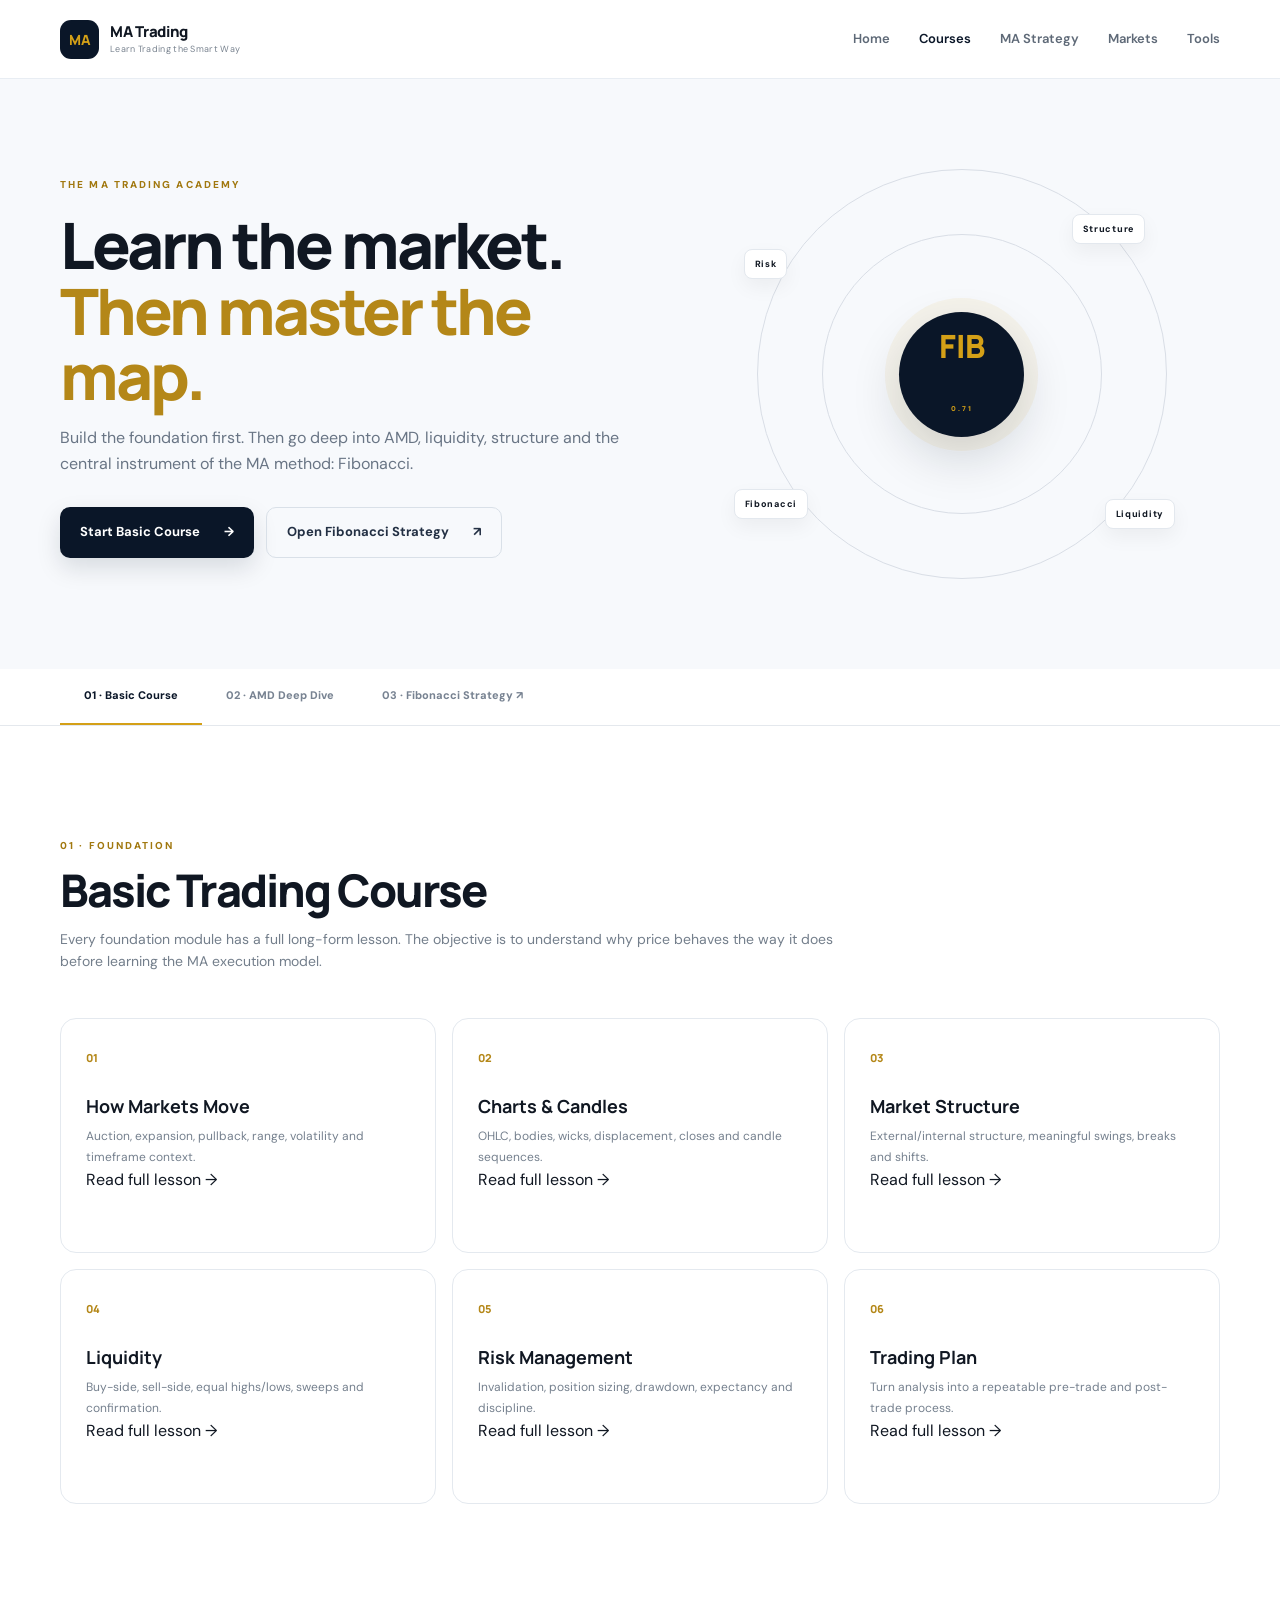
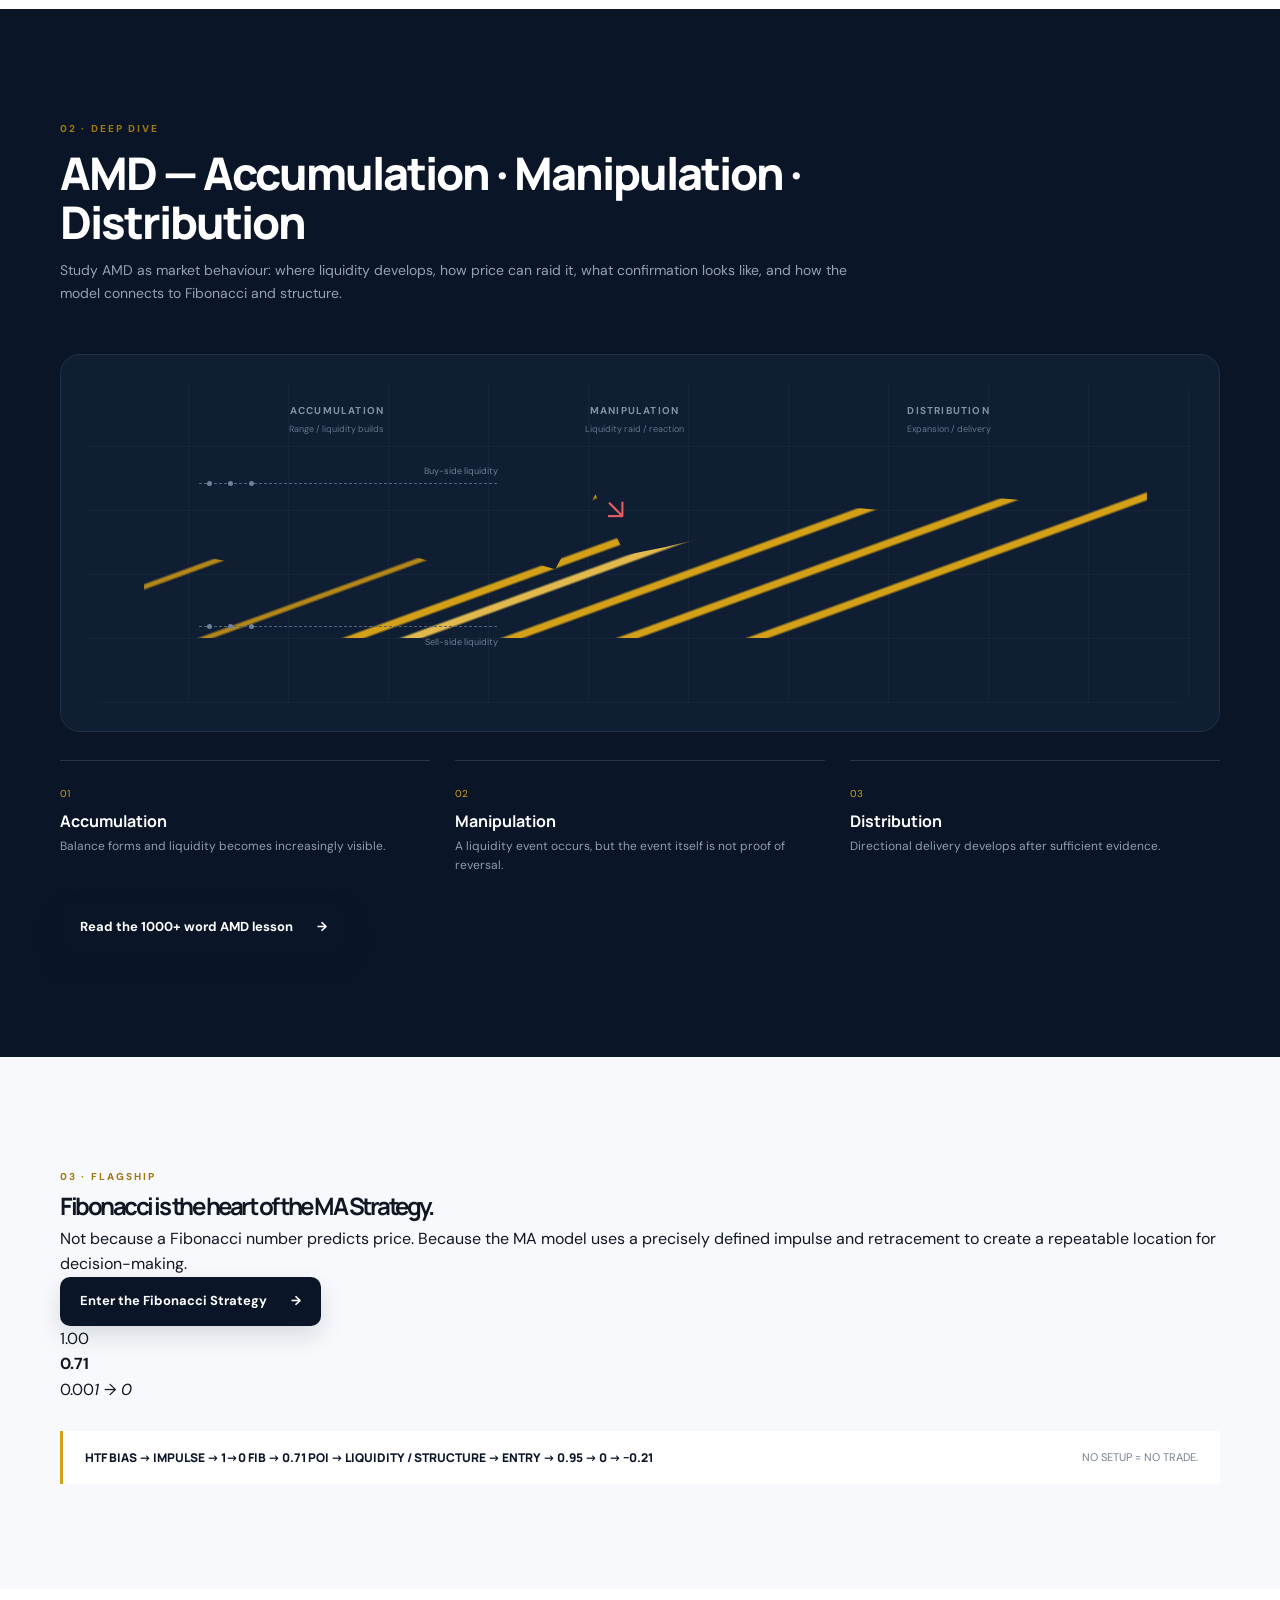
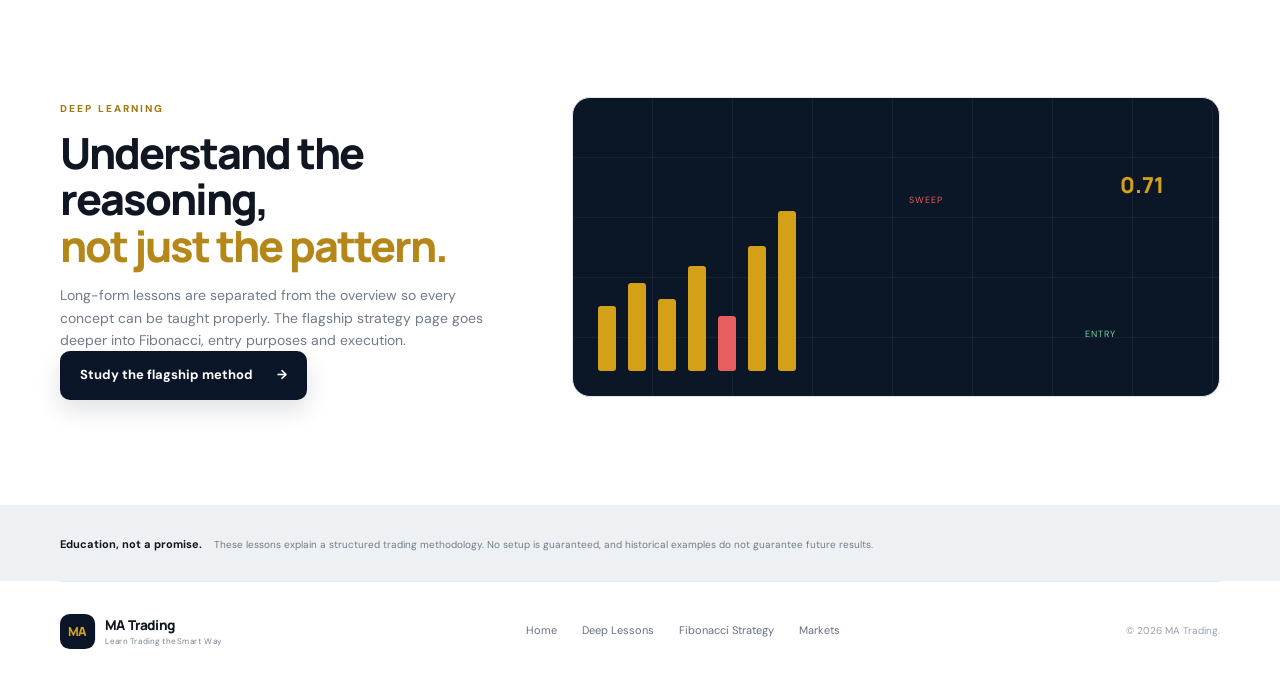
==== commit c0263108: "Make Fibonacci the flagship strategy destination" ====
--- a/courses.html
+++ b/courses.html
@@ -1 +1 @@
-<!doctype html><html lang="en"><head><meta charset="UTF-8"><meta name="viewport" content="width=device-width,initial-scale=1.0"><meta name="description" content="MA Trading courses — trading foundations, AMD, market structure, liquidity and the MA strategy framework."><title>Courses — MA Trading</title><link rel="preconnect" href="https://fonts.googleapis.com"><link rel="preconnect" href="https://fonts.gstatic.com" crossorigin><link href="https://fonts.googleapis.com/css2?family=DM+Sans:wght@400;500;600;700&family=Manrope:wght@600;700;800&display=swap" rel="stylesheet"><link rel="stylesheet" href="style.css"><link rel="stylesheet" href="courses.css"></head><body><header class="site-header"><div class="container nav-wrap"><a class="brand" href="index.html"><span class="brand-mark">MA</span><span><strong>MA Trading</strong><small>Learn Trading the Smart Way</small></span></a><button class="menu-btn" id="menuBtn" aria-label="Open navigation"><span></span><span></span></button><nav class="nav" id="nav"><a href="index.html">Home</a><a class="active" href="courses.html">Courses</a><a href="index.html#markets">Markets</a><a href="index.html#tools">Tools</a><a href="index.html#about">About</a></nav></div></header><main><section class="course-hero"><div class="container course-hero-grid"><div><span class="kicker">THE MA TRADING ACADEMY</span><h1>Learn the market.<br><em>Then learn the model.</em></h1><p>Build the foundation first. Then study the MA framework through deep lessons covering market movement, candles, structure, liquidity, risk, execution and AMD.</p><a class="btn btn-primary" href="course-lessons.html#movement">Start the deep course <span>→</span></a></div><div class="course-orbit"><div class="orbit orbit-1"></div><div class="orbit orbit-2"></div><div class="orbit-core">MA<br><small>METHOD</small></div><div class="orbit-label l1">Structure</div><div class="orbit-label l2">Liquidity</div><div class="orbit-label l3">Fibonacci</div><div class="orbit-label l4">Risk</div></div></div></section><section class="course-nav"><div class="container"><a class="course-tab active" href="#basic">01 · Basic Course</a><a class="course-tab" href="#amd">02 · AMD Deep Dive</a><a class="course-tab" href="#strategy">03 · MA Strategy</a></div></section><section class="course-section" id="basic"><div class="container"><div class="course-heading"><span class="kicker">01 · FOUNDATION</span><h2>Basic Trading Course</h2><p>Each module now has a full long-form lesson. The goal is understanding, not memorizing short definitions.</p></div><div class="lesson-grid"><article class="lesson"><span>01</span><h3>How Markets Move</h3><p>Understand auctions, expansion, pullbacks, ranges, sessions and timeframe context.</p><a href="course-lessons.html#movement">Read full lesson →</a></article><article class="lesson"><span>02</span><h3>Charts & Candles</h3><p>Learn OHLC, wicks, bodies, displacement, closed-candle confirmation and sequences.</p><a href="course-lessons.html#candles">Read full lesson →</a></article><article class="lesson"><span>03</span><h3>Structure</h3><p>Separate external and internal structure, meaningful swings, shifts and Fibonacci context.</p><a href="course-lessons.html#structure">Read full lesson →</a></article><article class="lesson"><span>04</span><h3>Liquidity</h3><p>Study obvious highs/lows, buy-side and sell-side references, sweeps and confirmation.</p><a href="course-lessons.html#liquidity">Read full lesson →</a></article><article class="lesson"><span>05</span><h3>Risk Management</h3><p>Build around invalidation, position sizing, risk percentage, drawdown and expectancy.</p><a href="course-lessons.html#risk">Read full lesson →</a></article><article class="lesson"><span>06</span><h3>Trading Plan</h3><p>Turn the MA sequence into a repeatable pre-trade and post-trade process.</p><a href="course-lessons.html#plan">Read full lesson →</a></article></div></div></section><section class="amd-section" id="amd"><div class="container"><div class="course-heading light"><span class="kicker">02 · DEEP DIVE</span><h2>AMD — Accumulation · Manipulation · Distribution</h2><p>A full lesson explains AMD from market behaviour through liquidity, confirmation, timeframe context and its relationship to the MA framework.</p></div><div class="amd-stage"><div class="amd-chart"><div class="phase phase-a"><b>ACCUMULATION</b><small>Range / liquidity builds</small></div><div class="phase phase-m"><b>MANIPULATION</b><small>Liquidity raid / displacement</small></div><div class="phase phase-d"><b>DISTRIBUTION</b><small>Expansion / delivery</small></div><div class="amd-line"><span></span></div><div class="liquidity top"><i></i><i></i><i></i><label>Equal highs / buy-side liquidity</label></div><div class="liquidity bottom"><i></i><i></i><i></i><label>Equal lows / sell-side liquidity</label></div><div class="sweep-arrow">↘</div></div></div><div class="amd-explain"><div><span>01</span><b>Accumulation</b><p>Balance and visible liquidity develop around a range.</p></div><div><span>02</span><b>Manipulation</b><p>A liquidity event occurs; the event still needs confirmation.</p></div><div><span>03</span><b>Distribution</b><p>Directional delivery develops toward a meaningful objective.</p></div></div><a class="btn btn-primary" href="course-lessons.html#amd" style="margin-top:28px">Read the 1000+ word AMD lesson <span>→</span></a></div></section><section class="strategy-section" id="strategy"><div class="container"><div class="course-heading"><span class="kicker">03 · MA METHOD</span><h2>The MA Strategy Framework</h2><p>HTF bias → key level → structure shift → valid swing → Fibonacci 1→0 → 0.71 POI → liquidity sweep/refinement → entry → 0.95 invalidation → TP1 0 → TP2 −0.21.</p></div><div class="strategy-flow"><article><span>01</span><b>HTF Bias</b><small>H4 / H1 context</small></article><article><span>02</span><b>Key Level</b><small>Meaningful location</small></article><article><span>03</span><b>Structure Shift</b><small>Closed confirmation</small></article><article><span>04</span><b>Valid Swing</b><small>Real swing H / L</small></article><article class="gold"><span>05</span><b>Fibonacci</b><small>1 → 0 impulse</small></article><article class="gold"><span>06</span><b>0.71 POI</b><small>Primary area</small></article><article><span>07</span><b>Liquidity Sweep</b><small>Refinement</small></article><article><span>08</span><b>Entry</b><small>Defined trigger</small></article><article><span>09</span><b>0.95 SL</b><small>Invalidation</small></article><article class="target"><span>10</span><b>TP1 0</b><small>First objective</small></article><article class="target"><span>11</span><b>TP2 −0.21</b><small>Extension</small></article></div><div class="strategy-rule"><strong>NO SETUP = NO TRADE.</strong><span>Risk options: 0.25% · 0.50% · 1% — choose before execution.</span></div></div></section><section class="visual-lessons"><div class="container visual-grid"><div><span class="kicker">DEEP LEARNING</span><h2>Understand the reasoning,<br><em>not just the pattern.</em></h2><p>The long-form curriculum is now separated from the overview so the main course page stays easy to navigate while every concept can be studied in depth.</p><a class="btn btn-primary" href="course-lessons.html">Open all deep lessons <span>→</span></a></div><div class="mini-sequence"><div class="seq-candle c1"></div><div class="seq-candle c2"></div><div class="seq-candle c3"></div><div class="seq-candle c4"></div><div class="seq-candle c5"></div><div class="seq-candle c6"></div><div class="seq-candle c7"></div><div class="seq-fib">0.71</div><div class="seq-sweep">SWEEP</div><div class="seq-entry">ENTRY</div></div></div></section><section class="disclaimer"><div class="container"><b>Education, not a promise.</b><p>These lessons explain a structured trading methodology. No setup is guaranteed, and historical examples do not guarantee future results.</p></div></section></main><footer><div class="container footer-wrap"><div class="brand footer-brand"><span class="brand-mark">MA</span><span><strong>MA Trading</strong><small>Learn Trading the Smart Way</small></span></div><div class="footer-links"><a href="index.html">Home</a><a href="course-lessons.html">Deep Lessons</a><a href="#amd">AMD</a><a href="#strategy">MA Strategy</a></div><small>© <span id="year"></span> MA Trading.</small></div></footer><script src="script.js"></script></body></html>+<!doctype html><html lang="en"><head><meta charset="UTF-8"><meta name="viewport" content="width=device-width,initial-scale=1.0"><meta name="description" content="MA Trading courses — foundations, AMD and the Fibonacci-centered MA Strategy."><title>Courses — MA Trading</title><link rel="preconnect" href="https://fonts.googleapis.com"><link rel="preconnect" href="https://fonts.gstatic.com" crossorigin><link href="https://fonts.googleapis.com/css2?family=DM+Sans:wght@400;500;600;700&family=Manrope:wght@600;700;800&display=swap" rel="stylesheet"><link rel="stylesheet" href="style.css"><link rel="stylesheet" href="courses.css"></head><body><header class="site-header"><div class="container nav-wrap"><a class="brand" href="index.html"><span class="brand-mark">MA</span><span><strong>MA Trading</strong><small>Learn Trading the Smart Way</small></span></a><button class="menu-btn" id="menuBtn"><span></span><span></span></button><nav class="nav" id="nav"><a href="index.html">Home</a><a class="active" href="courses.html">Courses</a><a href="strategy.html">MA Strategy</a><a href="index.html#markets">Markets</a><a href="index.html#tools">Tools</a></nav></div></header><main><section class="course-hero"><div class="container course-hero-grid"><div><span class="kicker">THE MA TRADING ACADEMY</span><h1>Learn the market.<br><em>Then master the map.</em></h1><p>Build the foundation first. Then go deep into AMD, liquidity, structure and the central instrument of the MA method: Fibonacci.</p><div class="hero-actions"><a class="btn btn-primary" href="#basic">Start Basic Course <span>→</span></a><a class="btn btn-ghost" href="strategy.html">Open Fibonacci Strategy <span>↗</span></a></div></div><div class="course-orbit"><div class="orbit orbit-1"></div><div class="orbit orbit-2"></div><div class="orbit-core">FIB<br><small>0.71</small></div><div class="orbit-label l1">Structure</div><div class="orbit-label l2">Liquidity</div><div class="orbit-label l3">Fibonacci</div><div class="orbit-label l4">Risk</div></div></div></section><section class="course-nav"><div class="container"><a class="course-tab active" href="#basic">01 · Basic Course</a><a class="course-tab" href="#amd">02 · AMD Deep Dive</a><a class="course-tab" href="strategy.html">03 · Fibonacci Strategy ↗</a></div></section><section class="course-section" id="basic"><div class="container"><div class="course-heading"><span class="kicker">01 · FOUNDATION</span><h2>Basic Trading Course</h2><p>Every foundation module has a full long-form lesson. The objective is to understand why price behaves the way it does before learning the MA execution model.</p></div><div class="lesson-grid"><article class="lesson"><span>01</span><h3>How Markets Move</h3><p>Auction, expansion, pullback, range, volatility and timeframe context.</p><a href="course-lessons.html#movement">Read full lesson →</a></article><article class="lesson"><span>02</span><h3>Charts & Candles</h3><p>OHLC, bodies, wicks, displacement, closes and candle sequences.</p><a href="course-lessons.html#candles">Read full lesson →</a></article><article class="lesson"><span>03</span><h3>Market Structure</h3><p>External/internal structure, meaningful swings, breaks and shifts.</p><a href="course-lessons.html#structure">Read full lesson →</a></article><article class="lesson"><span>04</span><h3>Liquidity</h3><p>Buy-side, sell-side, equal highs/lows, sweeps and confirmation.</p><a href="course-lessons.html#liquidity">Read full lesson →</a></article><article class="lesson"><span>05</span><h3>Risk Management</h3><p>Invalidation, position sizing, drawdown, expectancy and discipline.</p><a href="course-lessons.html#risk">Read full lesson →</a></article><article class="lesson"><span>06</span><h3>Trading Plan</h3><p>Turn analysis into a repeatable pre-trade and post-trade process.</p><a href="course-lessons.html#plan">Read full lesson →</a></article></div></div></section><section class="amd-section" id="amd"><div class="container"><div class="course-heading light"><span class="kicker">02 · DEEP DIVE</span><h2>AMD — Accumulation · Manipulation · Distribution</h2><p>Study AMD as market behaviour: where liquidity develops, how price can raid it, what confirmation looks like, and how the model connects to Fibonacci and structure.</p></div><div class="amd-stage"><div class="amd-chart"><div class="phase phase-a"><b>ACCUMULATION</b><small>Range / liquidity builds</small></div><div class="phase phase-m"><b>MANIPULATION</b><small>Liquidity raid / reaction</small></div><div class="phase phase-d"><b>DISTRIBUTION</b><small>Expansion / delivery</small></div><div class="amd-line"></div><div class="liquidity top"><i></i><i></i><i></i><label>Buy-side liquidity</label></div><div class="liquidity bottom"><i></i><i></i><i></i><label>Sell-side liquidity</label></div><div class="sweep-arrow">↘</div></div></div><div class="amd-explain"><div><span>01</span><b>Accumulation</b><p>Balance forms and liquidity becomes increasingly visible.</p></div><div><span>02</span><b>Manipulation</b><p>A liquidity event occurs, but the event itself is not proof of reversal.</p></div><div><span>03</span><b>Distribution</b><p>Directional delivery develops after sufficient evidence.</p></div></div><a class="btn btn-primary" href="course-lessons.html#amd" style="margin-top:28px">Read the 1000+ word AMD lesson <span>→</span></a></div></section><section class="strategy-section"><div class="container"><div class="strategy-spotlight"><div><span class="kicker">03 · FLAGSHIP</span><h2>Fibonacci is the heart of the MA Strategy.</h2><p>Not because a Fibonacci number predicts price. Because the MA model uses a precisely defined impulse and retracement to create a repeatable location for decision-making.</p><a class="btn btn-primary" href="strategy.html">Enter the Fibonacci Strategy <span>→</span></a></div><div class="fib-mini"><span>1.00</span><div></div><strong>0.71</strong><div></div><span>0.00</span><em>1 → 0</em></div></div><div class="strategy-rule"><strong>HTF BIAS → IMPULSE → 1→0 FIB → 0.71 POI → LIQUIDITY / STRUCTURE → ENTRY → 0.95 → 0 → −0.21</strong><span>NO SETUP = NO TRADE.</span></div></div></section><section class="visual-lessons"><div class="container visual-grid"><div><span class="kicker">DEEP LEARNING</span><h2>Understand the reasoning,<br><em>not just the pattern.</em></h2><p>Long-form lessons are separated from the overview so every concept can be taught properly. The flagship strategy page goes deeper into Fibonacci, entry purposes and execution.</p><a class="btn btn-primary" href="strategy.html">Study the flagship method <span>→</span></a></div><div class="mini-sequence"><div class="seq-candle c1"></div><div class="seq-candle c2"></div><div class="seq-candle c3"></div><div class="seq-candle c4"></div><div class="seq-candle c5"></div><div class="seq-candle c6"></div><div class="seq-candle c7"></div><div class="seq-fib">0.71</div><div class="seq-sweep">SWEEP</div><div class="seq-entry">ENTRY</div></div></div></section><section class="disclaimer"><div class="container"><b>Education, not a promise.</b><p>These lessons explain a structured trading methodology. No setup is guaranteed, and historical examples do not guarantee future results.</p></div></section></main><footer><div class="container footer-wrap"><div class="brand footer-brand"><span class="brand-mark">MA</span><span><strong>MA Trading</strong><small>Learn Trading the Smart Way</small></span></div><div class="footer-links"><a href="index.html">Home</a><a href="course-lessons.html">Deep Lessons</a><a href="strategy.html">Fibonacci Strategy</a><a href="index.html#markets">Markets</a></div><small>© <span id="year"></span> MA Trading.</small></div></footer><script src="script.js"></script></body></html>
